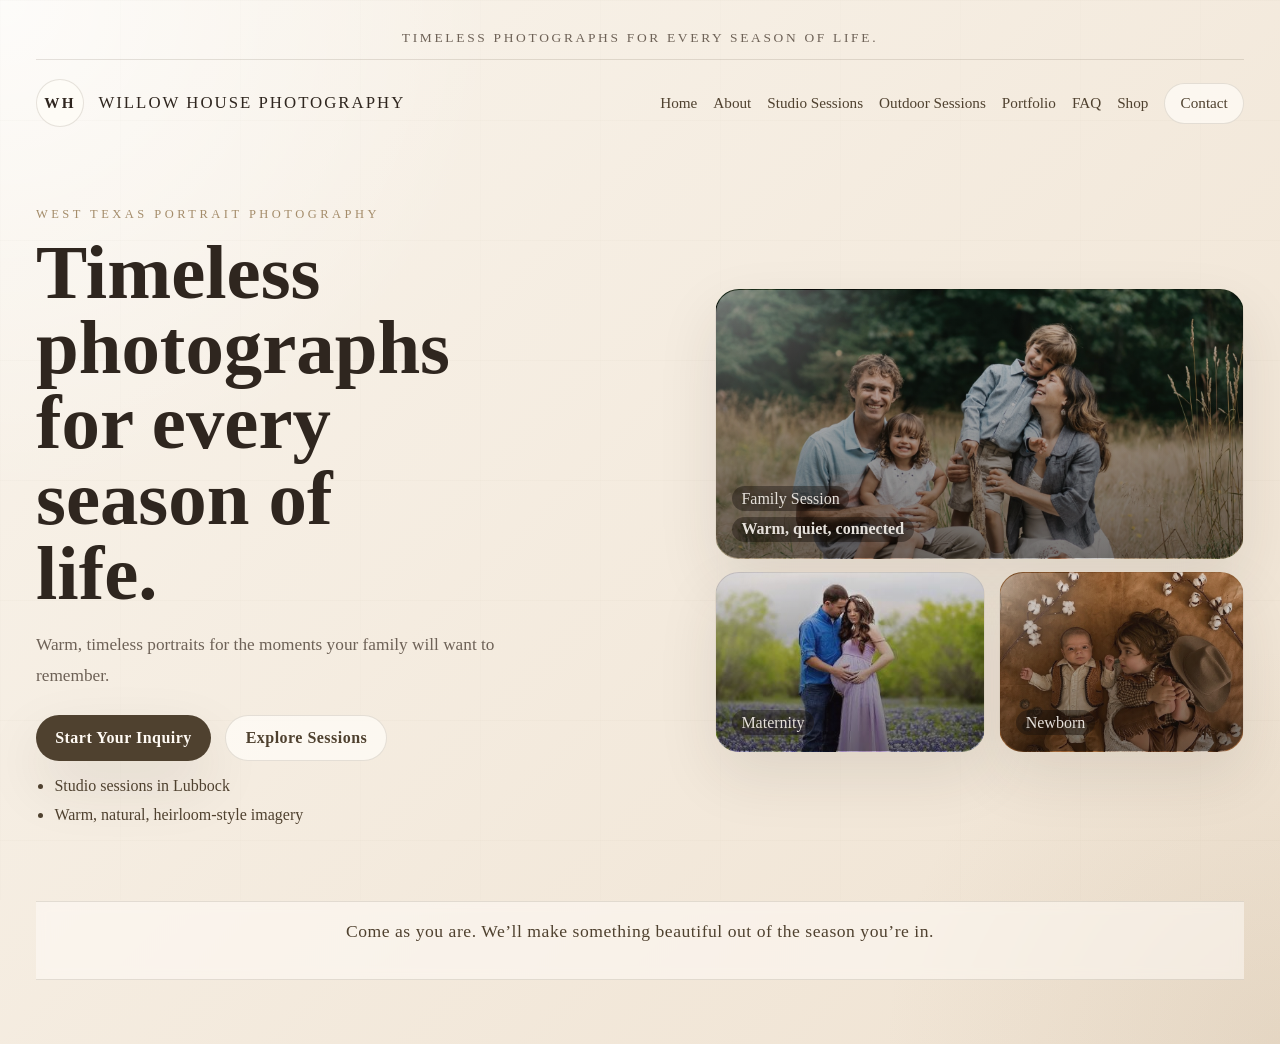
==== index.html @ 369c96e8 "Initial private site repository" ====
<!DOCTYPE html>
<html lang="en">
  <head>
    <meta charset="UTF-8" />
    <meta name="viewport" content="width=device-width, initial-scale=1.0" />
    <title>Willow House Photography</title>
    <meta
      name="description"
      content="Willow House Photography creates timeless photographs for every season of life in West Texas and Southeast New Mexico."
    />
    <link rel="icon" href="favicon.svg" type="image/svg+xml" />
    <link rel="stylesheet" href="styles.css" />
  </head>
  <body>
    <div class="page-shell">
      <div class="top-note">
        Timeless photographs for every season of life.
      </div>

      <header class="site-header">
        <a class="brand" href="#home" aria-label="Willow House Photography home">
          <span class="brand-mark">WH</span>
          <span class="brand-copy">
            <span class="brand-name">Willow House Photography</span>
          </span>
        </a>

        <nav class="site-nav" aria-label="Primary">
          <a href="index.html">Home</a>
          <a href="about.html">About</a>
          <a href="studio-sessions.html">Studio Sessions</a>
          <a href="outdoor-sessions.html">Outdoor Sessions</a>
          <a href="portfolio.html">Portfolio</a>
          <a href="faq.html">FAQ</a>
          <a href="shop.html">Shop</a>
          <a href="contact.html" class="nav-cta">Contact</a>
        </nav>
      </header>

      <main id="home">
        <section class="hero">
          <div class="hero-copy">
            <p class="eyebrow">WEST TEXAS PORTRAIT PHOTOGRAPHY</p>
            <h1>Timeless photographs for every season of life.</h1>
            <p class="lead">
              Warm, timeless portraits for the moments your family will want to
              remember.
            </p>
            <div class="actions">
              <a class="button primary" href="contact.html">Start Your Inquiry</a>
              <a class="button secondary" href="studio-sessions.html">Explore Sessions</a>
            </div>
            <ul class="hero-points" aria-label="Highlights">
              <li>Studio sessions in Lubbock</li>
              <li>Warm, natural, heirloom-style imagery</li>
            </ul>
          </div>

          <div class="hero-visual" aria-hidden="true">
            <div class="photo-card large sample family">
              <span>Family Session</span>
              <strong>Warm, quiet, connected</strong>
            </div>
            <div class="photo-card small sample maternity">
              <span>Maternity</span>
            </div>
            <div class="photo-card small sample newborn">
              <span>Newborn</span>
            </div>
          </div>
        </section>

        <section class="quote-band">
          <p>
            Come as you are. We’ll make something beautiful out of the season you’re in.
          </p>
        </section>
      </main>
    </div>
  </body>
</html>
---- styles.css ----
:root {
  color-scheme: light;
  --bg: #f7f1e8;
  --bg-soft: #efe4d5;
  --panel: rgba(255, 250, 244, 0.88);
  --panel-strong: rgba(255, 252, 247, 0.96);
  --text: #2f261f;
  --muted: #6e6257;
  --accent: #4f412f;
  --accent-soft: #a48c6a;
  --line: rgba(79, 65, 47, 0.14);
  --shadow: 0 24px 60px rgba(47, 38, 31, 0.1);
}

* {
  box-sizing: border-box;
}

html {
  scroll-behavior: smooth;
}

body {
  margin: 0;
  color: var(--text);
  background:
    radial-gradient(circle at top left, rgba(255, 255, 255, 0.72), transparent 30%),
    radial-gradient(circle at bottom right, rgba(164, 140, 106, 0.14), transparent 24%),
    linear-gradient(135deg, #f9f4ec 0%, #efe2d1 100%);
  min-height: 100vh;
  font-family: Georgia, "Times New Roman", Times, serif;
}

body::before {
  content: "";
  position: fixed;
  inset: 0;
  pointer-events: none;
  background-image: linear-gradient(rgba(79, 65, 47, 0.035) 1px, transparent 1px),
    linear-gradient(90deg, rgba(79, 65, 47, 0.02) 1px, transparent 1px);
  background-size: 120px 120px;
  opacity: 0.45;
}

a {
  color: inherit;
}

.page-shell {
  position: relative;
  max-width: 1240px;
  margin: 0 auto;
  padding: 1rem 1rem 2rem;
}

.top-note {
  text-align: center;
  font-size: 0.84rem;
  letter-spacing: 0.2em;
  text-transform: uppercase;
  color: var(--muted);
  padding: 0.85rem 1rem;
  border-bottom: 1px solid var(--line);
}

.site-header {
  display: flex;
  justify-content: space-between;
  align-items: center;
  gap: 1rem;
  padding: 1.2rem 0 1rem;
  flex-wrap: wrap;
}

.brand {
  display: inline-flex;
  align-items: center;
  gap: 0.9rem;
  text-decoration: none;
}

.brand-mark {
  width: 3rem;
  height: 3rem;
  border: 1px solid var(--line);
  border-radius: 999px;
  display: grid;
  place-items: center;
  font-size: 0.95rem;
  font-weight: 700;
  letter-spacing: 0.15em;
  background: rgba(255, 252, 247, 0.72);
}

.brand-copy {
  display: grid;
  gap: 0.1rem;
}

.brand-name {
  font-size: 1.05rem;
  letter-spacing: 0.12em;
  text-transform: uppercase;
}

.brand-tag {
  color: var(--muted);
  font-size: 0.82rem;
}

.site-nav {
  display: flex;
  align-items: center;
  flex-wrap: wrap;
  gap: 0.75rem 1rem;
  font-size: 0.95rem;
}

.site-nav a {
  text-decoration: none;
  color: var(--accent);
}

.site-nav .nav-cta {
  padding: 0.65rem 0.95rem;
  border: 1px solid var(--line);
  border-radius: 999px;
  background: rgba(255, 252, 247, 0.72);
}

.hero,
.content-grid,
.pricing-grid,
.portfolio-grid,
.section-block,
.site-footer,
.quote-band {
  position: relative;
}

.hero {
  display: grid;
  grid-template-columns: 1.1fr 0.9fr;
  gap: 2rem;
  padding: 2rem 0 1rem;
  align-items: center;
}

.page-hero {
  max-width: 860px;
  padding: 2.3rem 0 1.5rem;
}

.page-hero .lead {
  max-width: 70ch;
  margin-bottom: 0;
}

.contact-layout {
  display: grid;
  grid-template-columns: minmax(0, 1.4fr) minmax(280px, 0.8fr);
  gap: 1.25rem;
  align-items: start;
}

.contact-form {
  display: grid;
  gap: 1rem;
}

.honeypot {
  position: absolute;
  left: -9999px;
  width: 1px;
  height: 1px;
  opacity: 0;
}

.form-grid {
  display: grid;
  grid-template-columns: repeat(2, minmax(0, 1fr));
  gap: 1rem;
}

.contact-form label {
  display: grid;
  gap: 0.5rem;
  font-size: 0.95rem;
  color: var(--accent);
}

.contact-form input,
.contact-form select,
.contact-form textarea {
  width: 100%;
  border: 1px solid var(--line);
  border-radius: 16px;
  background: rgba(255, 252, 247, 0.9);
  padding: 0.9rem 1rem;
  font: inherit;
  color: var(--text);
  box-shadow: inset 0 1px 0 rgba(255, 255, 255, 0.7);
}

.contact-form textarea {
  resize: vertical;
  min-height: 180px;
}

.contact-form input:focus,
.contact-form select:focus,
.contact-form textarea:focus {
  outline: 2px solid rgba(164, 140, 106, 0.35);
  outline-offset: 2px;
}

.form-button {
  justify-self: start;
}

.form-status {
  min-height: 1.4rem;
  margin-bottom: 0;
  color: var(--accent);
}

.form-status.is-error {
  color: #8a4434;
}

.contact-sidecard {
  position: sticky;
  top: 1rem;
}

.hero-copy {
  padding: 2rem 1rem 2rem 0;
}

.eyebrow,
.section-label {
  text-transform: uppercase;
  letter-spacing: 0.28em;
  font-size: 0.78rem;
  color: var(--accent-soft);
}

h1,
h2,
h3,
p,
ul,
li {
  margin-top: 0;
}

h1 {
  font-size: clamp(2.7rem, 6vw, 5rem);
  line-height: 0.98;
  margin: 0.4rem 0 1.2rem;
  max-width: 10ch;
}

h2 {
  font-size: clamp(1.8rem, 3vw, 2.5rem);
  line-height: 1.1;
  margin-bottom: 0.8rem;
}

h3 {
  font-size: 1.25rem;
  margin-bottom: 0.4rem;
}

.lead,
.section-intro,
.content-card p,
.price-card p,
.site-footer p,
.small-note {
  line-height: 1.75;
  color: var(--muted);
}

.lead {
  font-size: 1.08rem;
  max-width: 60ch;
  margin-bottom: 1.5rem;
}

.actions,
.contact-links {
  display: flex;
  flex-wrap: wrap;
  gap: 0.9rem;
  margin-bottom: 1rem;
}

.button {
  display: inline-flex;
  align-items: center;
  justify-content: center;
  min-height: 2.9rem;
  padding: 0.78rem 1.2rem;
  border-radius: 999px;
  text-decoration: none;
  font-weight: 700;
  letter-spacing: 0.03em;
  transition: transform 180ms ease, box-shadow 180ms ease, background-color 180ms ease;
}

.button:hover,
.site-nav a:hover {
  transform: translateY(-1px);
}

.button.primary {
  background: var(--accent);
  color: #fffaf4;
  box-shadow: var(--shadow);
}

.button.secondary {
  background: rgba(255, 252, 247, 0.75);
  color: var(--accent);
  border: 1px solid var(--line);
}

.hero-points,
.check-list,
.service-card ul {
  padding-left: 1.15rem;
  margin-bottom: 0;
}

.hero-points li,
.check-list li,
.service-card li {
  margin-bottom: 0.65rem;
  color: var(--accent);
}

.hero-visual {
  display: grid;
  grid-template-columns: 1.05fr 0.95fr;
  grid-template-rows: 270px 180px;
  gap: 0.85rem;
  min-height: 460px;
}

.photo-card {
  border-radius: 24px;
  border: 1px solid rgba(79, 65, 47, 0.1);
  background:
    linear-gradient(180deg, rgba(255, 255, 255, 0.55), rgba(255, 248, 239, 0.9)),
    linear-gradient(135deg, rgba(164, 140, 106, 0.2), rgba(79, 65, 47, 0.08));
  box-shadow: var(--shadow);
  display: flex;
  flex-direction: column;
  justify-content: flex-end;
  padding: 1rem;
  color: #fff9f2;
  overflow: hidden;
  position: relative;
  filter: brightness(0.9) saturate(0.92);
}

.photo-card::before {
  content: "";
  position: absolute;
  inset: 0;
  background-image: radial-gradient(circle at top left, rgba(255, 255, 255, 0.5), transparent 34%),
    radial-gradient(circle at bottom right, rgba(79, 65, 47, 0.12), transparent 28%);
}

.photo-card span,
.photo-card strong {
  position: relative;
  z-index: 1;
  text-shadow: 0 2px 10px rgba(27, 19, 13, 0.6);
}

.photo-card.sample span,
.photo-card.sample strong {
  background: rgba(24, 18, 12, 0.42);
  border-radius: 999px;
  box-decoration-break: clone;
  -webkit-box-decoration-break: clone;
  padding: 0.22rem 0.6rem;
  align-self: flex-start;
}

.photo-card.sample strong {
  margin-top: 0.35rem;
  font-size: 1rem;
}

.photo-card strong {
  font-size: 1.15rem;
}

.photo-card.large {
  grid-column: 1 / -1;
  min-height: 270px;
}

.photo-card.sample {
  background-size: cover;
  background-position: center;
  background-repeat: no-repeat;
}

.photo-card.sample::after {
  content: "";
  position: absolute;
  inset: 0;
  background: linear-gradient(180deg, rgba(255, 251, 246, 0.04), rgba(20, 14, 10, 0.52));
}

.photo-card.sample.family {
  background-image: url("images/Seattle-Family-Photographer.jpg.jpg");
  background-position: center 28%;
  background-size: cover;
}

.photo-card.sample.maternity {
  background-image: url("images/images.jpeg");
  background-position: center center;
  background-size: cover;
}

.photo-card.sample.newborn {
  background-image: url("images/767002262_27417845481231399_8882122624888781791_n.jpg");
  background-position: center 38%;
  background-size: cover;
}

.quote-band {
  margin: 1.2rem 0 2rem;
  padding: 1.2rem 1.4rem;
  text-align: center;
  border-top: 1px solid var(--line);
  border-bottom: 1px solid var(--line);
  color: var(--accent);
  font-size: 1.1rem;
  letter-spacing: 0.03em;
  background: rgba(255, 252, 247, 0.52);
}

.content-grid {
  display: grid;
  gap: 1.25rem;
}

.two-up {
  grid-template-columns: repeat(2, minmax(0, 1fr));
}

.content-card,
.price-card,
.portfolio-tile {
  background: var(--panel);
  border: 1px solid var(--line);
  border-radius: 22px;
  padding: 1.35rem;
  box-shadow: 0 12px 30px rgba(47, 38, 31, 0.06);
}

.content-card,
.price-card,
.portfolio-tile,
.hero-visual,
.quote-band {
  backdrop-filter: blur(6px);
}

.section-block {
  padding: 0.5rem 0 1.3rem;
}

.section-head {
  max-width: 860px;
  margin-bottom: 1rem;
}

.section-intro {
  max-width: 65ch;
}

.service-card {
  min-height: 100%;
}

.pricing-grid,
.portfolio-grid {
  display: grid;
  gap: 1rem;
}

.pricing-grid {
  grid-template-columns: repeat(3, minmax(0, 1fr));
}

.price-card {
  text-align: center;
}

.price-card.featured {
  background: var(--panel-strong);
  border-color: rgba(79, 65, 47, 0.22);
}

.price-meta {
  color: var(--accent);
  font-size: 0.95rem;
}

.portfolio-grid {
  grid-template-columns: repeat(3, minmax(0, 1fr));
}

.portfolio-tile {
  min-height: 128px;
  display: grid;
  place-items: end start;
  font-size: 1rem;
  letter-spacing: 0.06em;
  text-transform: uppercase;
  color: var(--accent);
  background:
    linear-gradient(180deg, rgba(255, 252, 247, 0.3), rgba(245, 236, 224, 0.9)),
    radial-gradient(circle at top right, rgba(164, 140, 106, 0.22), transparent 45%);
}

.social-card {
  display: flex;
  flex-direction: column;
  justify-content: space-between;
}

.small-note {
  font-size: 0.92rem;
  margin-bottom: 0;
}

.site-footer {
  display: flex;
  justify-content: space-between;
  gap: 1rem;
  flex-wrap: wrap;
  padding: 1.2rem 0 0.4rem;
  margin-top: 1rem;
  border-top: 1px solid var(--line);
}

.site-footer p {
  margin-bottom: 0;
}

@media (max-width: 980px) {
  .hero,
  .two-up,
  .pricing-grid,
  .portfolio-grid,
  .contact-layout {
    grid-template-columns: 1fr;
  }

  .hero-copy {
    padding-right: 0;
  }

  .hero-visual {
    grid-template-rows: 230px 170px;
    min-height: 0;
  }

  .photo-card.large {
    min-height: 230px;
  }

  .contact-sidecard {
    position: static;
  }

  .form-grid {
    grid-template-columns: 1fr;
  }
}

@media (max-width: 720px) {
  .page-shell {
    padding-inline: 0.75rem;
  }

  .site-header {
    align-items: flex-start;
  }

  .site-nav {
    gap: 0.65rem 0.85rem;
  }

  .hero {
    padding-top: 1.2rem;
  }

  h1 {
    max-width: 12ch;
  }

  .hero-visual {
    grid-template-columns: 1fr;
    grid-template-rows: 220px 140px 140px;
  }

  .photo-card.large {
    grid-column: auto;
  }
}
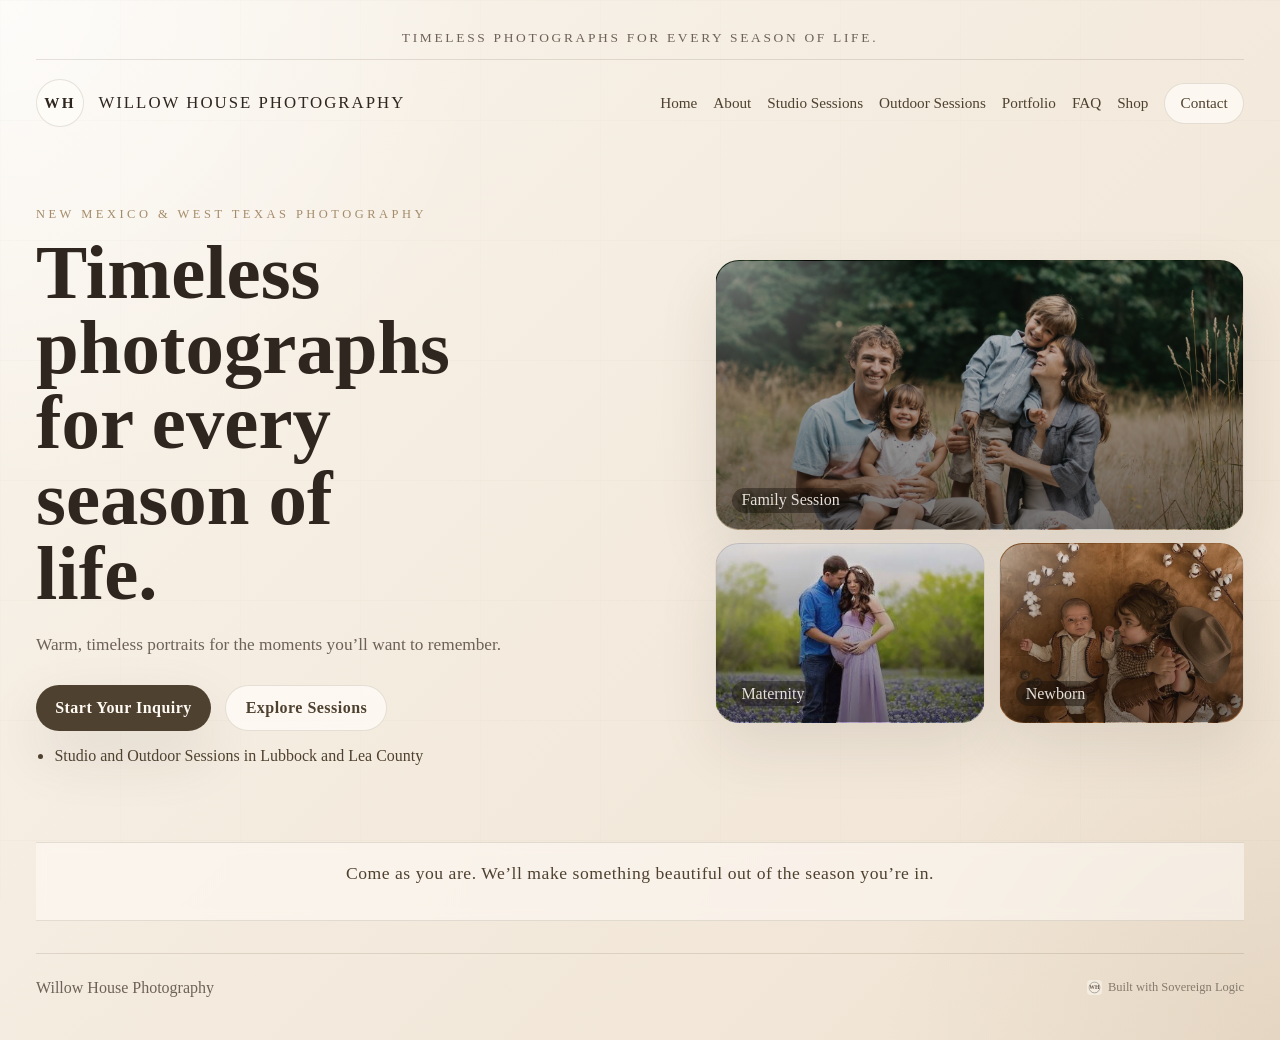
==== commit 757d7cf7: "Deploy: contact form location+image attachment, content refresh, and footer credit" ====
--- a/index.html
+++ b/index.html
@@ -40,26 +40,23 @@
       <main id="home">
         <section class="hero">
           <div class="hero-copy">
-            <p class="eyebrow">WEST TEXAS PORTRAIT PHOTOGRAPHY</p>
+            <p class="eyebrow">NEW MEXICO &amp; WEST TEXAS PHOTOGRAPHY</p>
             <h1>Timeless photographs for every season of life.</h1>
             <p class="lead">
-              Warm, timeless portraits for the moments your family will want to
-              remember.
+              Warm, timeless portraits for the moments you’ll want to remember.
             </p>
             <div class="actions">
               <a class="button primary" href="contact.html">Start Your Inquiry</a>
               <a class="button secondary" href="studio-sessions.html">Explore Sessions</a>
             </div>
             <ul class="hero-points" aria-label="Highlights">
-              <li>Studio sessions in Lubbock</li>
-              <li>Warm, natural, heirloom-style imagery</li>
+              <li>Studio and Outdoor Sessions in Lubbock and Lea County</li>
             </ul>
           </div>
 
           <div class="hero-visual" aria-hidden="true">
             <div class="photo-card large sample family">
               <span>Family Session</span>
-              <strong>Warm, quiet, connected</strong>
             </div>
             <div class="photo-card small sample maternity">
               <span>Maternity</span>
@@ -76,6 +73,20 @@
           </p>
         </section>
       </main>
+
+      <footer class="site-footer">
+        <p>Willow House Photography</p>
+        <a
+          class="site-credit-link"
+          href="https://www.larrycoons.com"
+          target="_blank"
+          rel="noopener noreferrer"
+          aria-label="Built with Sovereign Logic"
+        >
+          <img class="site-credit-icon" src="favicon.svg" alt="" aria-hidden="true" />
+          <span>Built with Sovereign Logic</span>
+        </a>
+      </footer>
     </div>
   </body>
 </html>
--- a/styles.css
+++ b/styles.css
@@ -225,7 +225,22 @@
 }
 
 .form-status.is-error {
+  margin-top: 0.35rem;
+  padding: 0.7rem 0.85rem;
+  border-radius: 12px;
+  border: 1px solid rgba(138, 68, 52, 0.3);
+  background: rgba(138, 68, 52, 0.08);
   color: #8a4434;
+}
+
+.form-status.is-success {
+  margin-top: 0.35rem;
+  padding: 0.72rem 0.9rem;
+  border-radius: 12px;
+  border: 1px solid rgba(79, 117, 83, 0.34);
+  background: rgba(79, 117, 83, 0.12);
+  color: #2e5b35;
+  font-weight: 700;
 }
 
 .contact-sidecard {
@@ -538,6 +553,49 @@
   justify-content: space-between;
 }
 
+.social-placeholder-card {
+  display: grid;
+  gap: 0.9rem;
+}
+
+.social-placeholder-buttons {
+  display: flex;
+  flex-wrap: wrap;
+  gap: 0.7rem;
+}
+
+.social-placeholder-button {
+  opacity: 0.76;
+  cursor: not-allowed;
+  min-height: 2.5rem;
+  padding-inline: 0.8rem;
+  gap: 0.5rem;
+}
+
+.social-placeholder-button:hover {
+  transform: none;
+}
+
+.social-placeholder-icon {
+  width: 1.45rem;
+  height: 1.45rem;
+  border-radius: 999px;
+  border: 1px solid var(--line);
+  display: inline-flex;
+  align-items: center;
+  justify-content: center;
+  font-size: 0.63rem;
+  font-weight: 700;
+  letter-spacing: 0.03em;
+  text-transform: uppercase;
+  background: rgba(255, 252, 247, 0.9);
+}
+
+.social-placeholder-label {
+  font-size: 0.86rem;
+  letter-spacing: 0.03em;
+}
+
 .small-note {
   font-size: 0.92rem;
   margin-bottom: 0;
@@ -557,6 +615,27 @@
   margin-bottom: 0;
 }
 
+.site-credit-link {
+  display: inline-flex;
+  align-items: center;
+  gap: 0.38rem;
+  font-size: 0.78rem;
+  color: var(--muted);
+  text-decoration: none;
+  opacity: 0.8;
+  transition: opacity 180ms ease;
+}
+
+.site-credit-link:hover {
+  opacity: 1;
+}
+
+.site-credit-icon {
+  width: 0.9rem;
+  height: 0.9rem;
+  display: block;
+}
+
 @media (max-width: 980px) {
   .hero,
   .two-up,
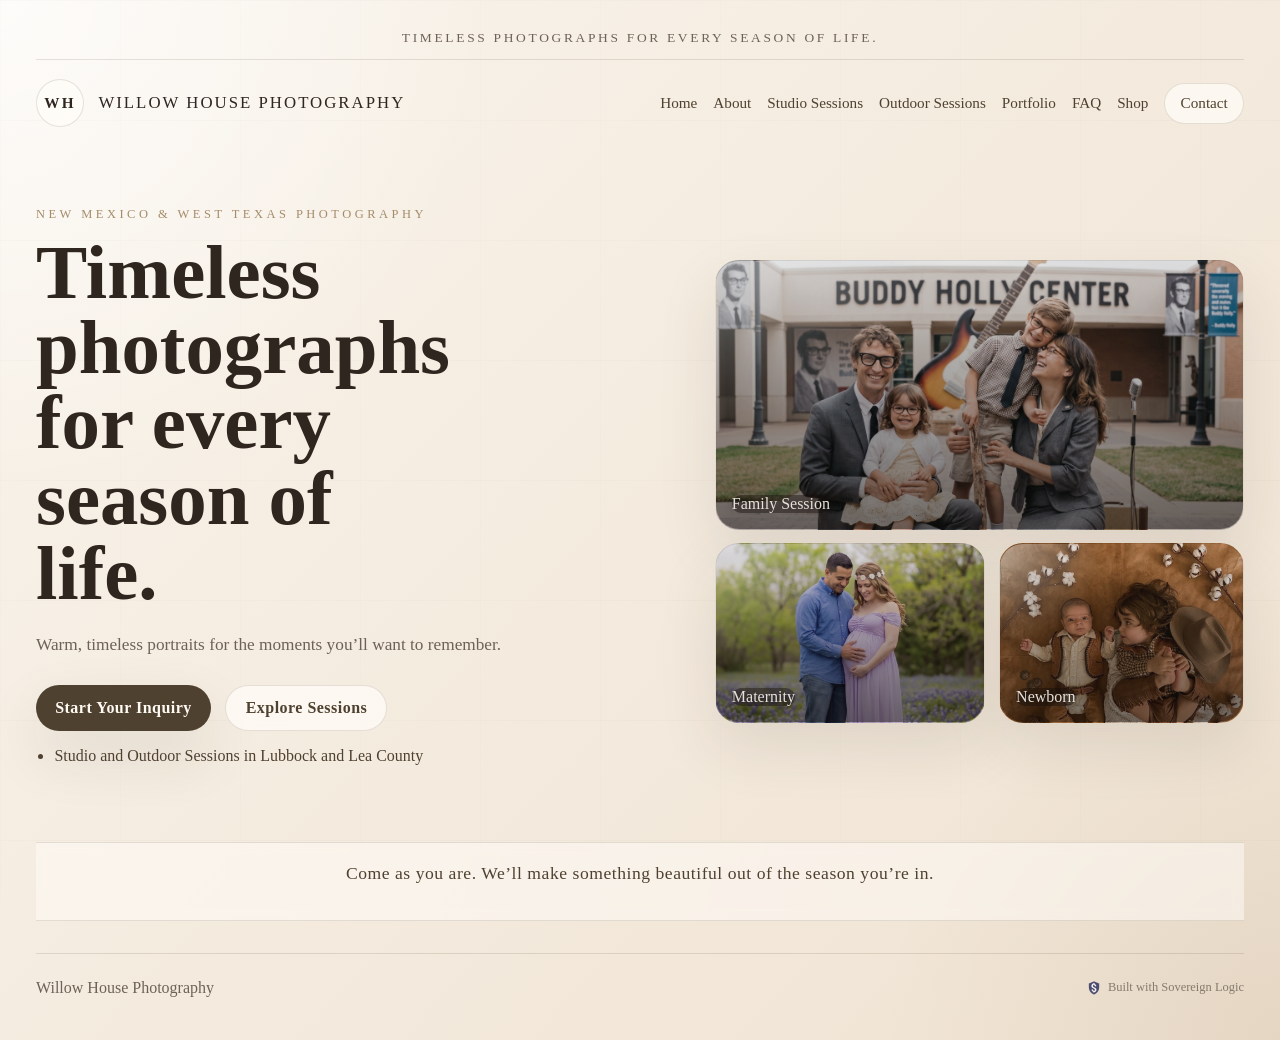
==== commit f4b450e4: "Deploy: standardize Sovereign Logic footer logo across all pages" ====
--- a/index.html
+++ b/index.html
@@ -83,7 +83,7 @@
           rel="noopener noreferrer"
           aria-label="Built with Sovereign Logic"
         >
-          <img class="site-credit-icon" src="favicon.svg" alt="" aria-hidden="true" />
+          <img class="site-credit-icon" src="images/favicon-main.png" alt="" aria-hidden="true" />
           <span>Built with Sovereign Logic</span>
         </a>
       </footer>
--- a/styles.css
+++ b/styles.css
@@ -401,7 +401,6 @@
   border-radius: 999px;
   box-decoration-break: clone;
   -webkit-box-decoration-break: clone;
-  padding: 0.22rem 0.6rem;
   align-self: flex-start;
 }
 
@@ -433,13 +432,13 @@
 }
 
 .photo-card.sample.family {
-  background-image: url("images/Seattle-Family-Photographer.jpg.jpg");
+  background-image: url("images/buddy hollyl family.jpeg");
   background-position: center 28%;
   background-size: cover;
 }
 
 .photo-card.sample.maternity {
-  background-image: url("images/images.jpeg");
+  background-image: url("images/bluebonnet couple.jpeg");
   background-position: center center;
   background-size: cover;
 }
@@ -631,8 +630,9 @@
 }
 
 .site-credit-icon {
-  width: 0.9rem;
-  height: 0.9rem;
+  width: 1rem;
+  height: 1rem;
+  object-fit: contain;
   display: block;
 }
 
